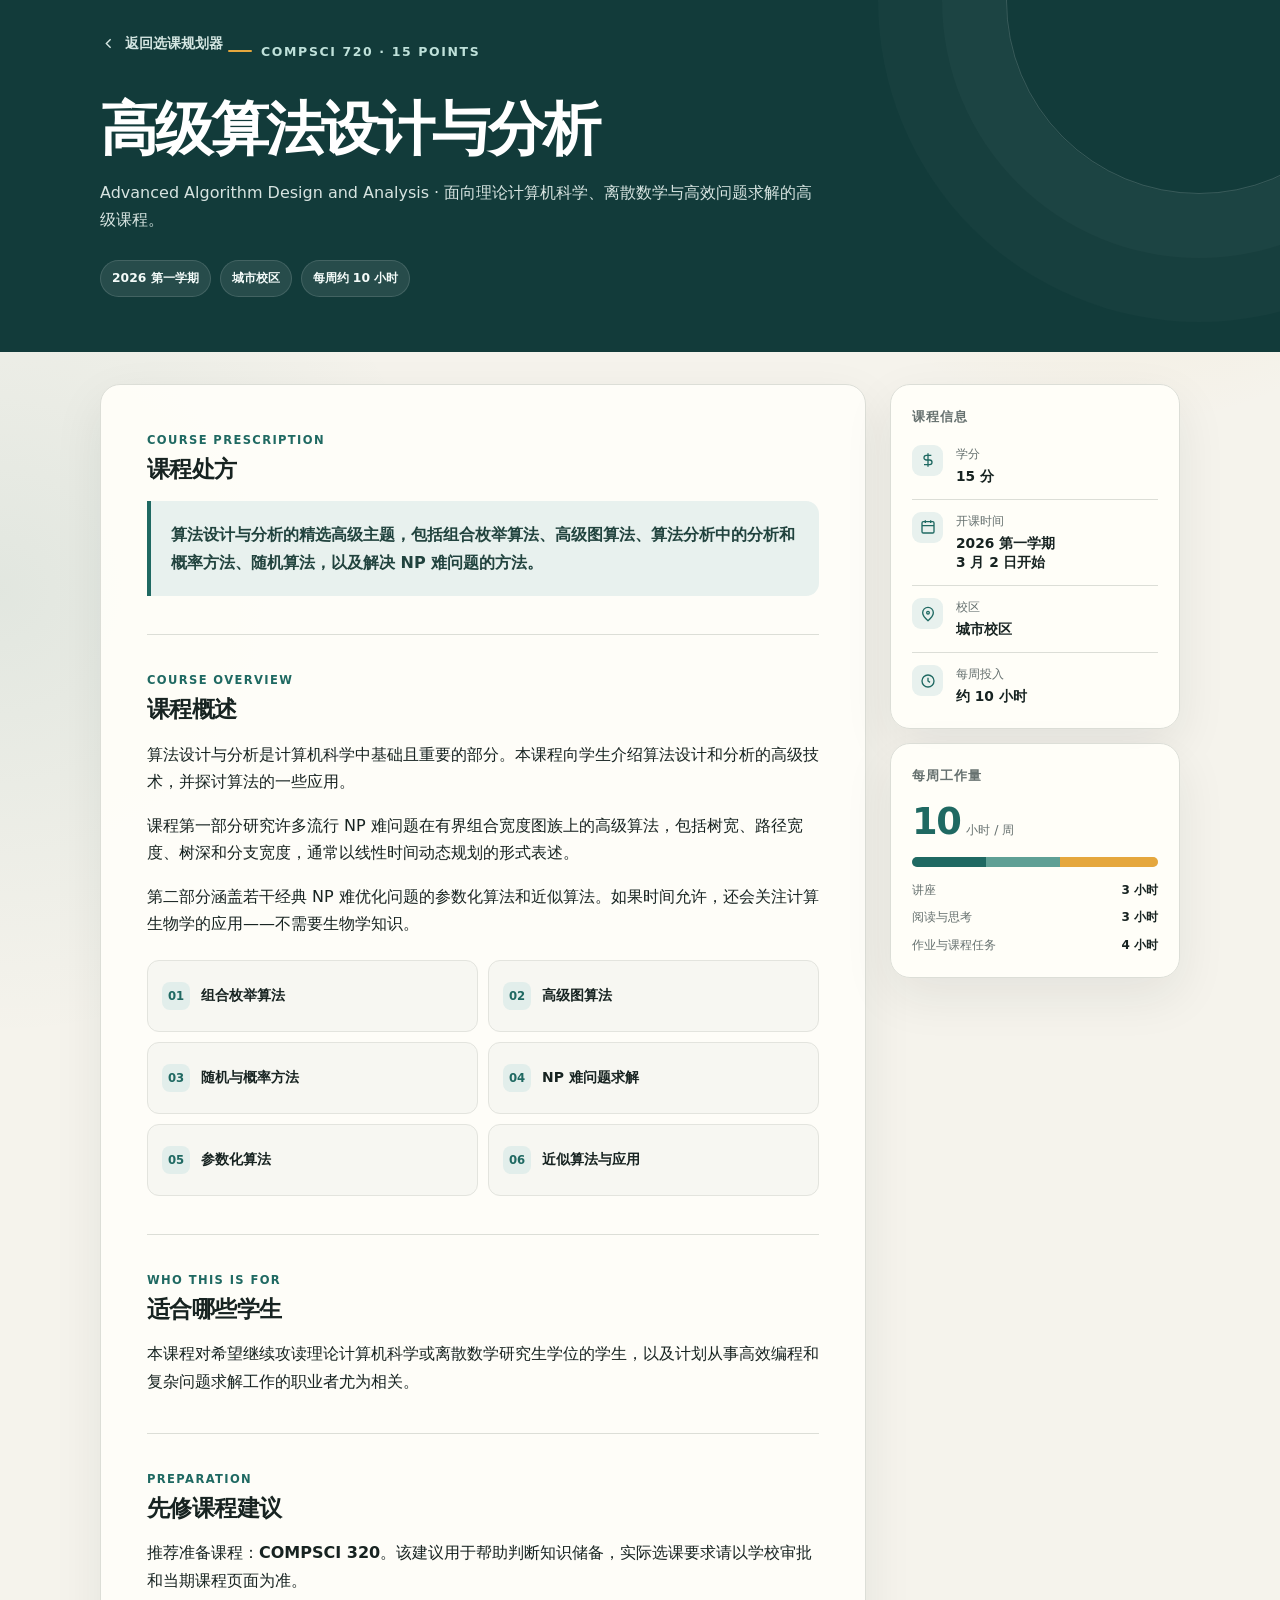
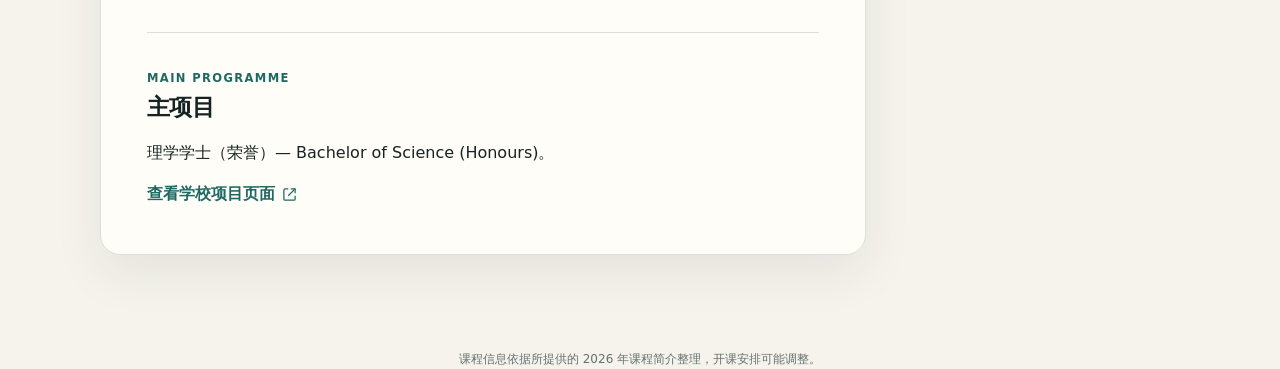
==== course-compsci-720.html @ 836fa459 "Publish Chinese MInfoTech course planner" ====
<!doctype html>
<html lang="zh-CN">
<head>
  <meta charset="utf-8">
  <meta name="viewport" content="width=device-width, initial-scale=1">
  <meta name="theme-color" content="#123b3a">
  <title>COMPSCI 720 · 高级算法设计与分析</title>
  <style>
    :root {
      --ink: #172321;
      --muted: #66716f;
      --paper: #f5f3ec;
      --card: #fffef9;
      --line: #dcded7;
      --brand: #123b3a;
      --brand-2: #1f6962;
      --accent: #e5a73d;
      --soft: #e8f1ee;
      --shadow: 0 18px 50px rgba(23, 35, 33, .08);
    }

    * { box-sizing: border-box; }
    html { scroll-behavior: smooth; }

    body {
      margin: 0;
      color: var(--ink);
      background:
        radial-gradient(circle at 88% 3%, rgba(229, 167, 61, .15), transparent 23rem),
        radial-gradient(circle at 0 30%, rgba(31, 105, 98, .09), transparent 28rem),
        var(--paper);
      font-family: Inter, "PingFang SC", "Microsoft YaHei", system-ui, -apple-system, sans-serif;
      line-height: 1.72;
    }

    a { color: inherit; }

    a:focus-visible {
      outline: 3px solid rgba(31, 105, 98, .3);
      outline-offset: 3px;
    }

    .hero {
      position: relative;
      overflow: hidden;
      color: #fff;
      background: var(--brand);
    }

    .hero::after {
      content: "";
      position: absolute;
      width: 24rem;
      height: 24rem;
      right: -7rem;
      top: -12rem;
      border: 1px solid rgba(255,255,255,.16);
      border-radius: 50%;
      box-shadow: 0 0 0 4rem rgba(255,255,255,.025), 0 0 0 8rem rgba(255,255,255,.018);
    }

    .hero-inner, .layout {
      width: min(1080px, calc(100% - 40px));
      margin: 0 auto;
    }

    .hero-inner {
      position: relative;
      z-index: 1;
      padding: 32px 0 55px;
    }

    .back {
      display: inline-flex;
      align-items: center;
      gap: 8px;
      margin-bottom: 42px;
      color: #d4e6e2;
      font-size: .86rem;
      font-weight: 680;
      text-decoration: none;
    }

    .back:hover { color: #fff; }

    .back svg { width: 17px; height: 17px; }

    .course-code {
      display: inline-flex;
      align-items: center;
      gap: 9px;
      margin: 0 0 14px;
      color: #bfe1da;
      font-size: .78rem;
      font-weight: 790;
      letter-spacing: .13em;
    }

    .course-code::before {
      content: "";
      width: 24px;
      height: 2px;
      background: var(--accent);
      border-radius: 99px;
    }

    h1 {
      margin: 0;
      max-width: 800px;
      font-size: clamp(2rem, 5vw, 3.65rem);
      line-height: 1.08;
      letter-spacing: -.045em;
      font-weight: 830;
    }

    .hero-subtitle {
      margin: 18px 0 0;
      max-width: 720px;
      color: #d7e4e1;
      font-size: 1rem;
    }

    .meta-row {
      margin-top: 26px;
      display: flex;
      flex-wrap: wrap;
      gap: 9px;
    }

    .meta-pill {
      padding: 7px 11px;
      color: #f4fbf9;
      background: rgba(255,255,255,.09);
      border: 1px solid rgba(255,255,255,.13);
      border-radius: 99px;
      font-size: .77rem;
      font-weight: 700;
    }

    .layout {
      padding: 32px 0 68px;
      display: grid;
      grid-template-columns: minmax(0, 1fr) 290px;
      gap: 24px;
      align-items: start;
    }

    .article, .sidebar-card {
      background: rgba(255,254,249,.94);
      border: 1px solid var(--line);
      border-radius: 20px;
      box-shadow: var(--shadow);
    }

    .article { padding: clamp(24px, 4vw, 46px); }

    .section + .section {
      margin-top: 38px;
      padding-top: 36px;
      border-top: 1px solid var(--line);
    }

    .section-label {
      margin: 0 0 4px;
      color: var(--brand-2);
      font-size: .72rem;
      font-weight: 800;
      letter-spacing: .12em;
      text-transform: uppercase;
    }

    h2 {
      margin: 0 0 16px;
      font-size: 1.42rem;
      line-height: 1.3;
      letter-spacing: -.025em;
    }

    p { margin: 0; }
    p + p { margin-top: 16px; }

    .prescription {
      margin-top: 17px;
      padding: 20px;
      color: #21433e;
      background: var(--soft);
      border-left: 4px solid var(--brand-2);
      border-radius: 0 13px 13px 0;
      font-weight: 620;
    }

    .topic-grid {
      margin-top: 22px;
      display: grid;
      grid-template-columns: repeat(2, minmax(0, 1fr));
      gap: 10px;
    }

    .topic {
      min-height: 72px;
      padding: 14px;
      display: flex;
      align-items: center;
      gap: 11px;
      background: #f7f7f2;
      border: 1px solid #e3e4de;
      border-radius: 12px;
      font-size: .87rem;
      font-weight: 660;
    }

    .topic span:first-child {
      flex: none;
      width: 28px;
      height: 28px;
      display: grid;
      place-items: center;
      color: var(--brand-2);
      background: #e2eeeb;
      border-radius: 8px;
      font-size: .73rem;
      font-weight: 800;
    }

    .sidebar {
      position: sticky;
      top: 18px;
      display: grid;
      gap: 14px;
    }

    .sidebar-card { padding: 21px; }

    .sidebar-title {
      margin: 0 0 17px;
      font-size: .8rem;
      color: var(--muted);
      font-weight: 780;
      letter-spacing: .08em;
      text-transform: uppercase;
    }

    .fact {
      padding: 12px 0;
      display: grid;
      grid-template-columns: 34px minmax(0,1fr);
      gap: 10px;
      border-top: 1px solid var(--line);
    }

    .fact:first-of-type { padding-top: 0; border-top: 0; }
    .fact:last-child { padding-bottom: 0; }

    .fact-icon {
      width: 31px;
      height: 31px;
      display: grid;
      place-items: center;
      color: var(--brand-2);
      background: var(--soft);
      border-radius: 9px;
    }

    .fact-icon svg { width: 16px; height: 16px; }
    .fact-label { color: var(--muted); font-size: .72rem; }
    .fact-value { margin-top: 2px; font-size: .86rem; font-weight: 720; line-height: 1.45; }

    .workload-total {
      margin-bottom: 16px;
      display: flex;
      align-items: baseline;
      gap: 6px;
    }

    .workload-total strong {
      color: var(--brand-2);
      font-size: 2.3rem;
      line-height: 1;
      letter-spacing: -.04em;
    }

    .workload-total span { color: var(--muted); font-size: .78rem; }

    .workload-bar {
      height: 10px;
      display: flex;
      overflow: hidden;
      background: #e7e7e1;
      border-radius: 99px;
    }

    .workload-bar span:nth-child(1) { width: 30%; background: var(--brand-2); }
    .workload-bar span:nth-child(2) { width: 30%; background: #5fa095; }
    .workload-bar span:nth-child(3) { width: 40%; background: var(--accent); }

    .legend {
      margin-top: 13px;
      display: grid;
      gap: 7px;
      color: var(--muted);
      font-size: .75rem;
    }

    .legend div { display: flex; justify-content: space-between; gap: 12px; }
    .legend strong { color: var(--ink); font-weight: 720; }

    .programme-link {
      display: inline-flex;
      align-items: center;
      gap: 7px;
      margin-top: 14px;
      color: var(--brand-2);
      font-weight: 720;
      text-decoration: none;
    }

    .programme-link:hover { text-decoration: underline; }

    .source-note {
      margin-top: 26px;
      color: var(--muted);
      font-size: .75rem;
      text-align: center;
    }

    @media (max-width: 820px) {
      .layout { grid-template-columns: 1fr; }
      .sidebar { position: static; grid-template-columns: repeat(2, minmax(0,1fr)); }
    }

    @media (max-width: 560px) {
      .hero-inner, .layout { width: min(100% - 24px, 1080px); }
      .hero-inner { padding: 24px 0 42px; }
      .back { margin-bottom: 34px; }
      .layout { padding-top: 18px; }
      .article { border-radius: 16px; }
      .topic-grid, .sidebar { grid-template-columns: 1fr; }
    }

    @media (prefers-reduced-motion: reduce) {
      *, *::before, *::after { scroll-behavior: auto !important; }
    }
  </style>
</head>
<body>
  <header class="hero">
    <div class="hero-inner">
      <a class="back" href="minfotech-course-planner.html">
        <svg viewBox="0 0 24 24" fill="none" stroke="currentColor" stroke-width="2" aria-hidden="true"><path d="m15 18-6-6 6-6"></path></svg>
        返回选课规划器
      </a>
      <p class="course-code">COMPSCI 720 · 15 POINTS</p>
      <h1>高级算法设计与分析</h1>
      <p class="hero-subtitle">Advanced Algorithm Design and Analysis · 面向理论计算机科学、离散数学与高效问题求解的高级课程。</p>
      <div class="meta-row" aria-label="课程基本信息">
        <span class="meta-pill">2026 第一学期</span>
        <span class="meta-pill">城市校区</span>
        <span class="meta-pill">每周约 10 小时</span>
      </div>
    </div>
  </header>

  <main class="layout">
    <article class="article">
      <section class="section">
        <p class="section-label">Course Prescription</p>
        <h2>课程处方</h2>
        <div class="prescription">算法设计与分析的精选高级主题，包括组合枚举算法、高级图算法、算法分析中的分析和概率方法、随机算法，以及解决 NP 难问题的方法。</div>
      </section>

      <section class="section">
        <p class="section-label">Course Overview</p>
        <h2>课程概述</h2>
        <p>算法设计与分析是计算机科学中基础且重要的部分。本课程向学生介绍算法设计和分析的高级技术，并探讨算法的一些应用。</p>
        <p>课程第一部分研究许多流行 NP 难问题在有界组合宽度图族上的高级算法，包括树宽、路径宽度、树深和分支宽度，通常以线性时间动态规划的形式表述。</p>
        <p>第二部分涵盖若干经典 NP 难优化问题的参数化算法和近似算法。如果时间允许，还会关注计算生物学的应用——不需要生物学知识。</p>

        <div class="topic-grid" aria-label="课程主题">
          <div class="topic"><span>01</span><span>组合枚举算法</span></div>
          <div class="topic"><span>02</span><span>高级图算法</span></div>
          <div class="topic"><span>03</span><span>随机与概率方法</span></div>
          <div class="topic"><span>04</span><span>NP 难问题求解</span></div>
          <div class="topic"><span>05</span><span>参数化算法</span></div>
          <div class="topic"><span>06</span><span>近似算法与应用</span></div>
        </div>
      </section>

      <section class="section">
        <p class="section-label">Who This Is For</p>
        <h2>适合哪些学生</h2>
        <p>本课程对希望继续攻读理论计算机科学或离散数学研究生学位的学生，以及计划从事高效编程和复杂问题求解工作的职业者尤为相关。</p>
      </section>

      <section class="section">
        <p class="section-label">Preparation</p>
        <h2>先修课程建议</h2>
        <p>推荐准备课程：<strong>COMPSCI 320</strong>。该建议用于帮助判断知识储备，实际选课要求请以学校审批和当期课程页面为准。</p>
      </section>

      <section class="section">
        <p class="section-label">Main Programme</p>
        <h2>主项目</h2>
        <p>理学学士（荣誉）— Bachelor of Science (Honours)。</p>
        <a class="programme-link" href="https://study.auckland.ac.nz/ords/r/uoa/catalogue/Program?p5_code=BSc(Hons)" target="_blank" rel="noopener noreferrer">
          查看学校项目页面
          <svg width="15" height="15" viewBox="0 0 24 24" fill="none" stroke="currentColor" stroke-width="2" aria-hidden="true"><path d="M14 3h7v7"></path><path d="M10 14 21 3"></path><path d="M21 14v5a2 2 0 0 1-2 2H5a2 2 0 0 1-2-2V5a2 2 0 0 1 2-2h5"></path></svg>
        </a>
      </section>
    </article>

    <aside class="sidebar" aria-label="课程信息摘要">
      <section class="sidebar-card">
        <p class="sidebar-title">课程信息</p>
        <div class="fact">
          <span class="fact-icon"><svg viewBox="0 0 24 24" fill="none" stroke="currentColor" stroke-width="2"><path d="M12 2v20M17 5H9.5a3.5 3.5 0 0 0 0 7h5a3.5 3.5 0 0 1 0 7H6"></path></svg></span>
          <div><div class="fact-label">学分</div><div class="fact-value">15 分</div></div>
        </div>
        <div class="fact">
          <span class="fact-icon"><svg viewBox="0 0 24 24" fill="none" stroke="currentColor" stroke-width="2"><rect x="3" y="4" width="18" height="17" rx="2"></rect><path d="M16 2v4M8 2v4M3 10h18"></path></svg></span>
          <div><div class="fact-label">开课时间</div><div class="fact-value">2026 第一学期<br>3 月 2 日开始</div></div>
        </div>
        <div class="fact">
          <span class="fact-icon"><svg viewBox="0 0 24 24" fill="none" stroke="currentColor" stroke-width="2"><path d="M20 10c0 5-8 12-8 12S4 15 4 10a8 8 0 1 1 16 0Z"></path><circle cx="12" cy="10" r="2"></circle></svg></span>
          <div><div class="fact-label">校区</div><div class="fact-value">城市校区</div></div>
        </div>
        <div class="fact">
          <span class="fact-icon"><svg viewBox="0 0 24 24" fill="none" stroke="currentColor" stroke-width="2"><circle cx="12" cy="12" r="9"></circle><path d="M12 7v5l3 2"></path></svg></span>
          <div><div class="fact-label">每周投入</div><div class="fact-value">约 10 小时</div></div>
        </div>
      </section>

      <section class="sidebar-card">
        <p class="sidebar-title">每周工作量</p>
        <div class="workload-total"><strong>10</strong><span>小时 / 周</span></div>
        <div class="workload-bar" aria-label="3 小时讲座，3 小时阅读，4 小时作业"><span></span><span></span><span></span></div>
        <div class="legend">
          <div><span>讲座</span><strong>3 小时</strong></div>
          <div><span>阅读与思考</span><strong>3 小时</strong></div>
          <div><span>作业与课程任务</span><strong>4 小时</strong></div>
        </div>
      </section>
    </aside>
  </main>

  <p class="source-note">课程信息依据所提供的 2026 年课程简介整理，开课安排可能调整。</p>
</body>
</html>
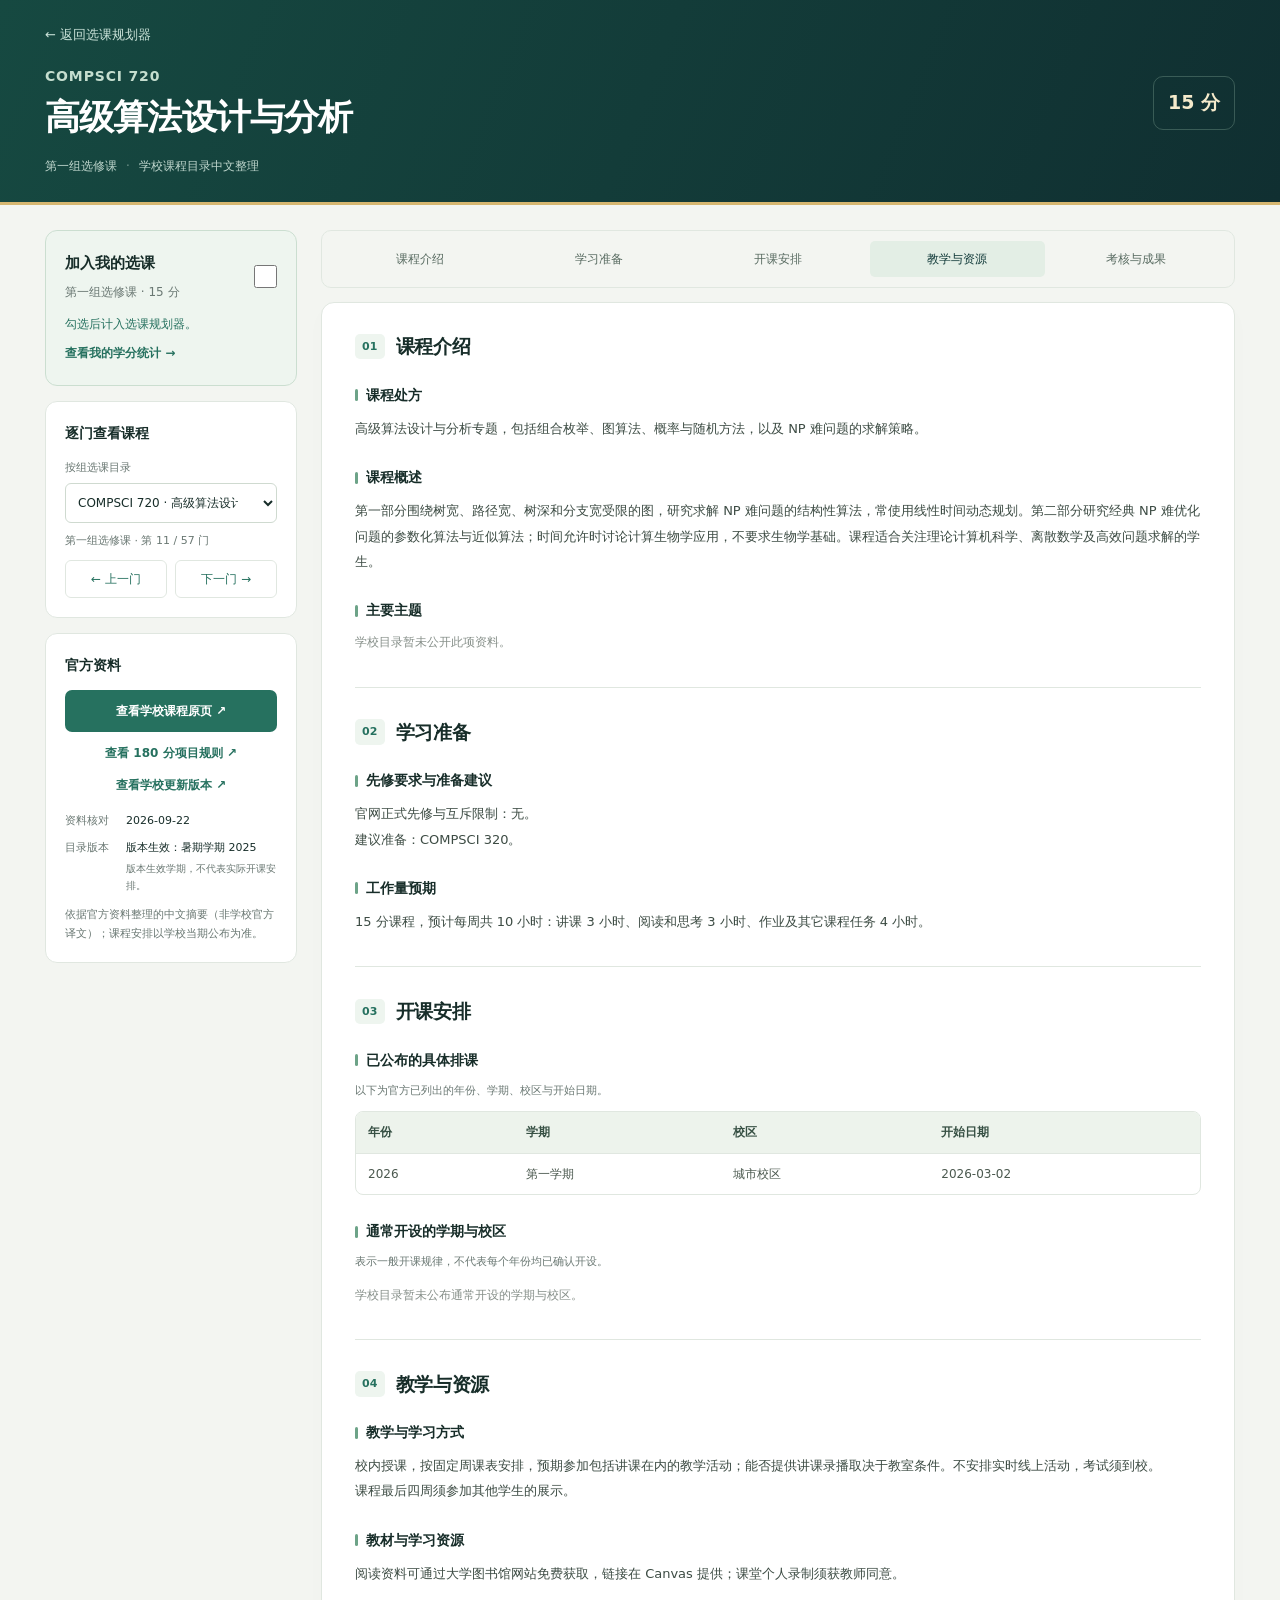
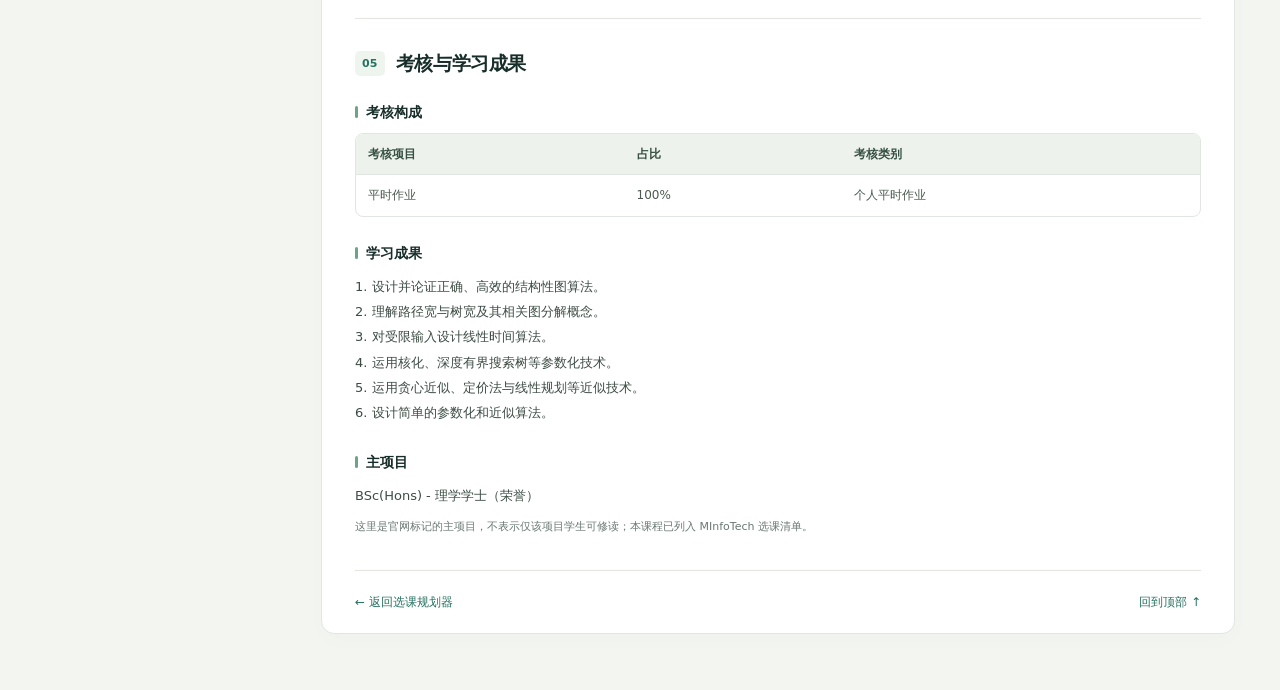
==== commit 46eb1e46: "Add rich Chinese official course details and grouped browsing" ====
--- a/course-compsci-720.html
+++ b/course-compsci-720.html
@@ -2,6 +2,9 @@
 <html lang="zh-CN">
 <head>
   <meta charset="utf-8">
+  <meta http-equiv="refresh" content="0;url=course-detail.html?code=COMPSCI%20720">
+  <script>location.replace('course-detail.html?code=COMPSCI%20720');</script>
+  <link rel="icon" href="data:,">
   <meta name="viewport" content="width=device-width, initial-scale=1">
   <meta name="theme-color" content="#123b3a">
   <title>COMPSCI 720 · 高级算法设计与分析</title>
